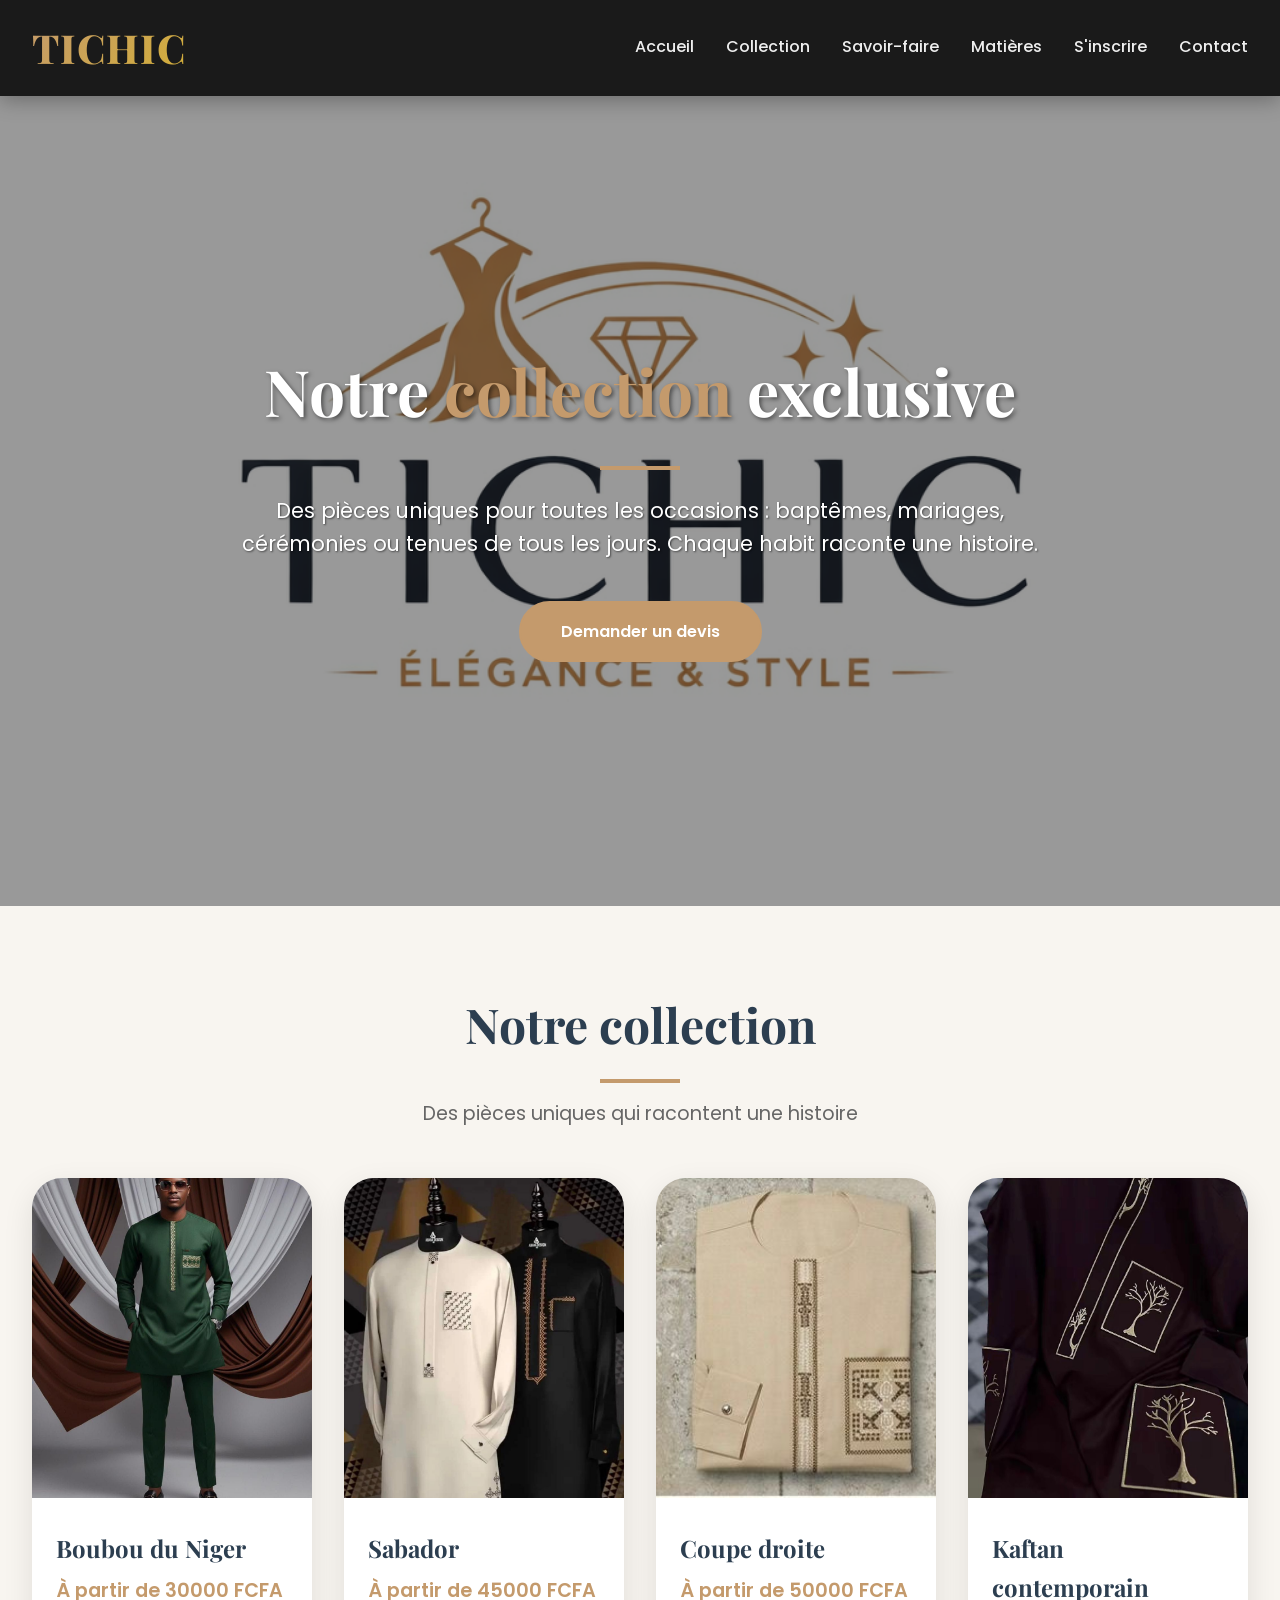
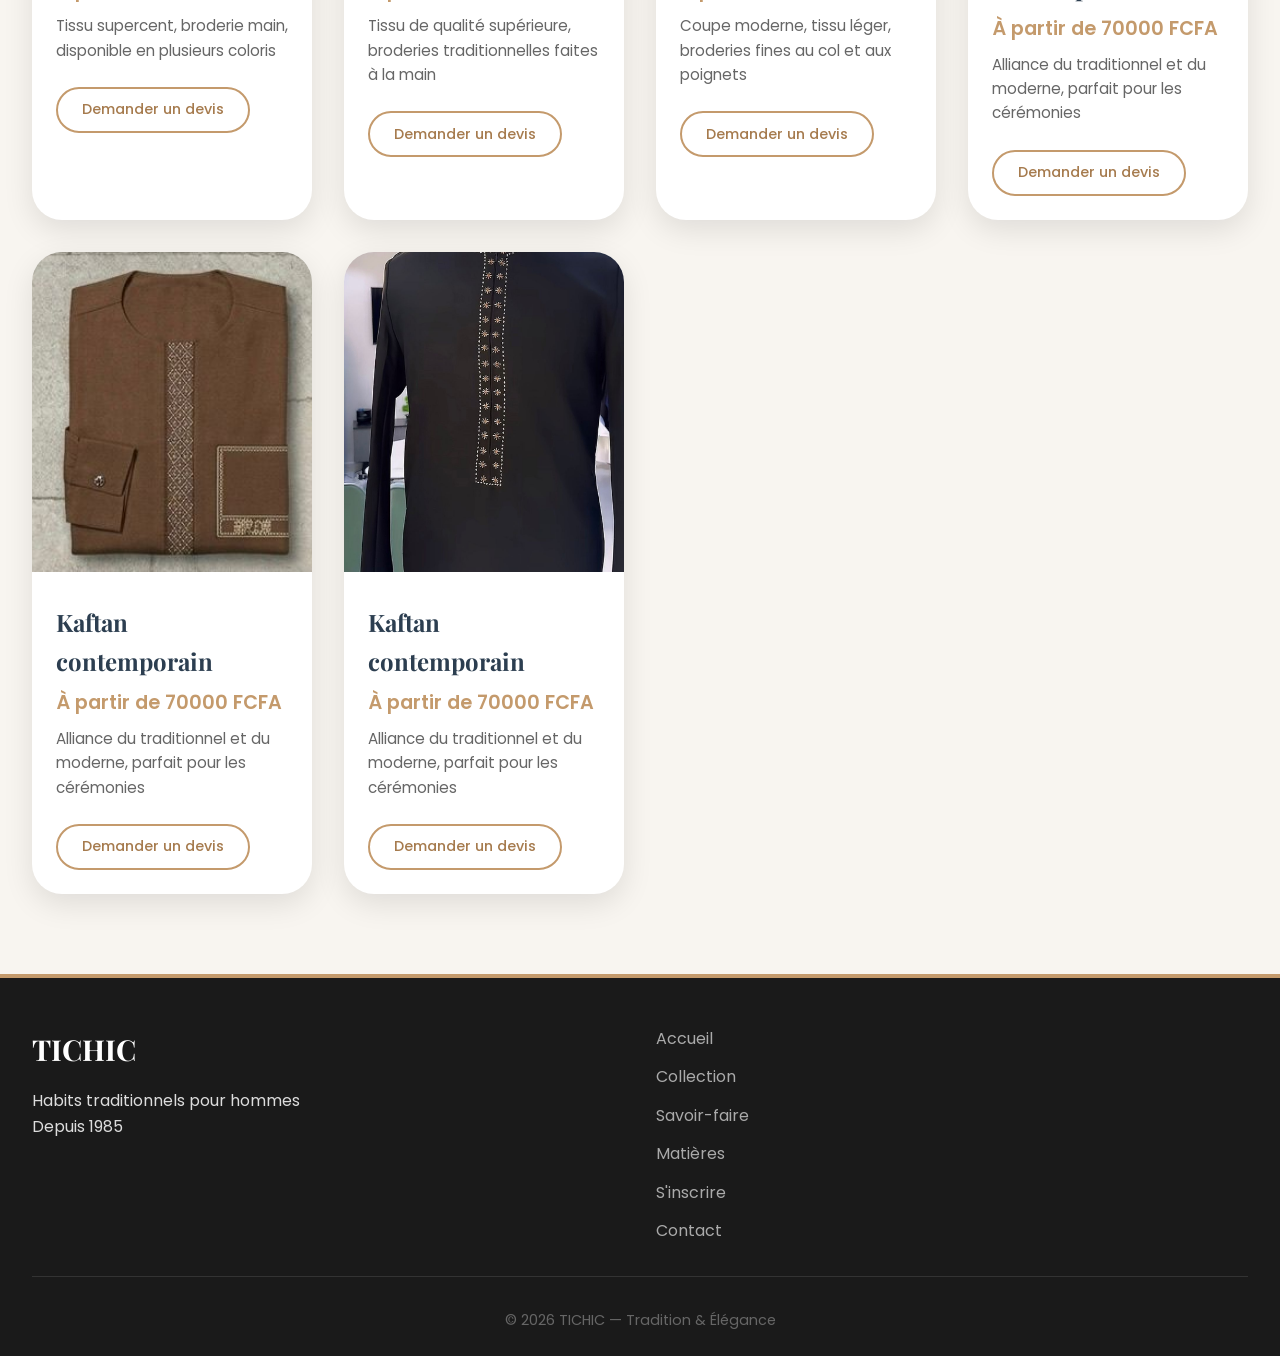
==== collection.html @ 4fe5ffc8 "mycommit" ====
<!DOCTYPE html>
<html lang="fr">
<head>
  <meta charset="UTF-8">
  <meta name="viewport" content="width=device-width, initial-scale=1.0">
  <title>TICHIC - Collection</title>
  <link rel="stylesheet" href="style.css">
  <link rel="preconnect" href="https://fonts.googleapis.com">
  <link rel="preconnect" href="https://fonts.gstatic.com" crossorigin>
  <link href="https://fonts.googleapis.com/css2?family=Playfair+Display:wght@400;600;700&family=Poppins:wght@300;400;500;600&display=swap" rel="stylesheet">
</head>
<body>
  <header>
    <div class="logo">TICHIC</div>
    <nav>
      <a href="index.html">Accueil</a>
      <a href="collection.html">Collection</a>
      <a href="savoir-faire.html">Savoir-faire</a>
      <a href="matieres.html">Matières</a>
      <a href="landing.html">S'inscrire</a>
      <a href="contact.html">Contact</a>
    </nav>
  </header>
    <!-- HERO COLLECTION -->
  <section class="hero">
    <div class="hero-overlay"></div>
    <div class="hero-content">
      <h2>Notre <span class="accent">collection</span> exclusive</h2>
      <p>Des pièces uniques pour toutes les occasions : baptêmes, mariages, cérémonies ou tenues de tous les jours. Chaque habit raconte une histoire.</p>
      <a href="contact.html" class="btn-primary">Demander un devis</a>
    </div>
  </section>

  <section class="collection">
    <h2>Notre collection</h2>
    <p class="section-subtitle">Des pièces uniques qui racontent une histoire</p>
  

    <div class="collection-grid">
      <div class="product-card">
        <img src="image/WhatsApp Image 2026-03-08 at 16.15.51.jpeg" alt="Boubou traditionnel">
        <div class="product-info">
          <h3>Boubou du Niger</h3>
          <p class="product-price">À partir de 30000 FCFA</p>
          <p class="product-desc">Tissu supercent, broderie main, disponible en plusieurs coloris</p>
          <a href="contact.html" class="btn-secondary">Demander un devis</a>
        </div>
      </div>
      
      <div class="product-card">
        <img src="image/WhatsApp Image 2026-03-08 at 16.15.52.jpeg" alt="Grand boubou">
        <div class="product-info">
          <h3>Sabador</h3>
          <p class="product-price">À partir de 45000 FCFA</p>
          <p class="product-desc">Tissu de qualité supérieure, broderies traditionnelles faites à la main</p>
          <a href="contact.html" class="btn-secondary">Demander un devis</a>
        </div>
      </div>
      
      <div class="product-card">
        <img src="image/WhatsApp Image 2026-03-08 at 16..jpeg" alt="Chemise traditionnelle">
        <div class="product-info">
          <h3>Coupe droite</h3>
          <p class="product-price">À partir de 50000 FCFA</p>
          <p class="product-desc">Coupe moderne, tissu léger, broderies fines au col et aux poignets</p>
          <a href="contact.html" class="btn-secondary">Demander un devis</a>
        </div>
      </div>
      
      <div class="product-card">
        <img src="image/WhatsApp Image 2026.jpeg" alt="Kaftan moderne">
        <div class="product-info">
          <h3>Kaftan contemporain</h3>
          <p class="product-price">À partir de 70000 FCFA</p>
          <p class="product-desc">Alliance du traditionnel et du moderne, parfait pour les cérémonies</p>
          <a href="contact.html" class="btn-secondary">Demander un devis</a>
        </div>
        </div>
        <div class="product-card">
         <img src="image/WhatsApp Image 2026-03-08 at 16.15.5.jpeg" alt="Kaftan moderne">
        <div class="product-info">
          <h3>Kaftan contemporain</h3>
          <p class="product-price">À partir de 70000 FCFA</p>
          <p class="product-desc">Alliance du traditionnel et du moderne, parfait pour les cérémonies</p>
          <a href="contact.html" class="btn-secondary">Demander un devis</a>
        </div>  
      </div>

        <div class="product-card">
         <img src="image/WhatsApp Image 2026-03-08 a.jpeg" alt="Kaftan moderne">
        <div class="product-info">
          <h3>Kaftan contemporain</h3>
          <p class="product-price">À partir de 70000 FCFA</p>
          <p class="product-desc">Alliance du traditionnel et du moderne, parfait pour les cérémonies</p>
          <a href="contact.html" class="btn-secondary">Demander un devis</a>  
        </div>
        </div>
  </section>

  <footer>
    <div class="footer-content">
      <div class="footer-info">
        <h4>TICHIC</h4>
        <p>Habits traditionnels pour hommes<br>Depuis 1985</p>
      </div>
      <div class="footer-links">
        <a href="index.html">Accueil</a>
        <a href="collection.html">Collection</a>
        <a href="savoir-faire.html">Savoir-faire</a>
        <a href="matieres.html">Matières</a>
        <a href="landing.html">S'inscrire</a>
        <a href="contact.html">Contact</a>
      </div>
    </div>
    <p class="copyright">© 2026 TICHIC — Tradition & Élégance</p>
  </footer>

  <script src="script.js"></script>
</body>
</html>
---- style.css ----
/* ===== RESET & VARIABLES ===== */
:root {
  --primary: #c49a6c;
  --primary-dark: #a67b4e;
  --secondary: #2c3e50;
  --dark: #1a1a1a;
  --light: #f8f5f0;
  --accent: #d4af37;
  --text: #333333;
  --text-light: #666666;
  --white: #ffffff;
  --shadow: 0 10px 30px rgba(0,0,0,0.1);
  --transition: all 0.3s ease;
}

* {
  margin: 0;
  padding: 0;
  box-sizing: border-box;
}

body {
  font-family: 'Poppins', sans-serif;
  background: var(--light);
  color: var(--text);
  line-height: 1.6;
  scroll-behavior: smooth;
}

h1, h2, h3, h4 {
  font-family: 'Playfair Display', serif;
  font-weight: 700;
}

/* ===== HEADER ===== */
header {
  background: var(--dark);
  color: var(--white);
  padding: 1rem 2rem;
  display: flex;
  flex-wrap: wrap;
  align-items: center;
  justify-content: space-between;
  position: sticky;
  top: 0;
  z-index: 100;
  box-shadow: 0 4px 20px rgba(0,0,0,0.3);
}

.logo {
  font-size: 2.5rem;
  font-weight: 800;
  font-family: 'Playfair Display', serif;
  background: linear-gradient(135deg, var(--primary), var(--accent));
  -webkit-background-clip: text;
  -webkit-text-fill-color: transparent;
  background-clip: text;
  letter-spacing: 1px;
}

nav {
  display: flex;
  gap: 2rem;
}

nav a {
  color: #eee;
  text-decoration: none;
  font-weight: 500;
  font-size: 1rem;
  transition: var(--transition);
  padding: 0.4rem 0;
  border-bottom: 2px solid transparent;
}

nav a:hover {
  color: var(--primary);
  border-bottom-color: var(--primary);
}

/* ===== BOUTONS ===== */
.btn-primary {
  display: inline-block;
  background: var(--primary);
  color: var(--white);
  padding: 1rem 2.5rem;
  border-radius: 50px;
  text-decoration: none;
  font-weight: 600;
  transition: var(--transition);
  border: 2px solid var(--primary);
}

.btn-primary:hover {
  background: transparent;
  color: var(--white);
  border-color: var(--white);
}

.btn-secondary {
  display: inline-block;
  background: transparent;
  color: var(--primary-dark);
  padding: 0.6rem 1.5rem;
  border-radius: 30px;
  text-decoration: none;
  font-weight: 500;
  transition: var(--transition);
  border: 2px solid var(--primary);
  font-size: 0.9rem;
}

.btn-secondary:hover {
  background: var(--primary);
  color: var(--white);
}

/* ===== SECTIONS ===== */
section {
  max-width: 1280px;
  margin: 0 auto;
  padding: 5rem 2rem;
  scroll-margin-top: 5rem;
}

h2 {
  font-size: 3rem;
  font-weight: 700;
  margin-bottom: 1rem;
  color: var(--secondary);
  position: relative;
  text-align: center;
}

h2:after {
  content: '';
  display: block;
  width: 80px;
  height: 4px;
  background: var(--primary);
  margin: 1rem auto;
}

.section-subtitle {
  text-align: center;
  font-size: 1.2rem;
  color: var(--text-light);
  margin-bottom: 3rem;
}

.accent {
  color: var(--primary);
}

/* ===== HERO AVEC VOTRE IMAGE DE FOND ===== */
.hero {
  position: relative;
  /* Utilisation de votre image en base64 */
  background-image: url('image/image.png');
  background-size: cover;
  background-position: center;
  background-repeat: no-repeat;
  min-height: 90vh;
  display: flex;
  align-items: center;
  justify-content: center;
  text-align: center;
  color: var(--white);
  padding: 0 2rem;
  margin: 0;
  max-width: 100%;
  border-radius: 0;
}

.hero-overlay {
  position: absolute;
  top: 0;
  left: 0;
  width: 100%;
  height: 100%;
  background: rgba(0, 0, 0, 0.4);
  z-index: 1;
}

.hero-content {
  position: relative;
  z-index: 2;
  max-width: 800px;
}

.hero-content h2 {
  color: var(--white);
  font-size: 4rem;
  margin-bottom: 1.5rem;
  text-shadow: 2px 2px 4px rgba(0,0,0,0.5);
}

.hero-content h2:after {
  background: var(--primary);
  margin: 1.5rem auto;
}

.hero-content p {
  font-size: 1.3rem;
  margin-bottom: 2.5rem;
  text-shadow: 1px 1px 2px rgba(0,0,0,0.5);
}

/* ===== COLLECTION ===== */
.collection {
  background: var(--light);
}

.collection-grid {
  display: grid;
  grid-template-columns: repeat(auto-fit, minmax(280px, 1fr)); /* CORRIGÉ: 1fr */
  gap: 2rem;
  margin-top: 3rem;
}

.product-card {
  background: var(--white);
  border-radius: 30px;
  overflow: hidden;
  box-shadow: var(--shadow);
  transition: var(--transition);
}

.product-card:hover {
  transform: translateY(-10px);
  box-shadow: 0 20px 40px rgba(196, 154, 108, 0.2);
}

.product-card img {
  width: 100%;
  height: 320px; /* TOUTES LES IMAGES ONT LA MÊME TAILLE */
  object-fit: cover;
  transition: var(--transition);
}

.product-card:hover img {
  transform: scale(1.05);
}

.product-info {
  padding: 1.5rem;
}

.product-info h3 {
  font-size: 1.5rem;
  margin-bottom: 0.5rem;
  color: var(--secondary);
}

.product-price {
  color: var(--primary);
  font-weight: 600;
  font-size: 1.2rem;
  margin-bottom: 0.5rem;
}

.product-desc {
  color: var(--text-light);
  margin-bottom: 1.5rem;
  font-size: 0.95rem;
}

/* ===== FEATURE SECTIONS ===== */
.savoir-faire, .matieres {
  background: var(--white);
  border-radius: 40px;
  padding: 4rem;
  margin: 4rem auto;
  box-shadow: var(--shadow);
}

.feature-container {
  display: flex;
  align-items: center;
  gap: 4rem;
  margin-top: 2rem;
}

.feature-container.reverse {
  flex-direction: row-reverse;
}

.feature-media {
  flex: 1;
  display: flex;
  flex-direction: column;
  gap: 1.5rem;
}

.feature-media img,
.feature-media video {
  width: 100%;
  border-radius: 30px;
  box-shadow: var(--shadow);
  object-fit: cover;
}

.feature-text {
  flex: 1;
}

.feature-text h3 {
  font-size: 2rem;
  margin-bottom: 1.5rem;
  color: var(--secondary);
}

.feature-list {
  list-style: none;
}

.feature-list li {
  padding: 0.8rem 0;
  border-bottom: 1px solid #eee;
  font-size: 1.1rem;
  display: flex;
  align-items: center;
  gap: 1rem;
}

.feature-list li::before {
  content: "✦";
  color: var(--primary);
  font-size: 1.5rem;
  font-weight: bold;
}


/* ===== FORMULAIRES ===== */
.form-container {
  max-width: 600px;
  margin: 3rem auto 0;
  background: var(--white);
  padding: 3rem;
  border-radius: 40px;
  box-shadow: var(--shadow);
}

.form-group {
  margin-bottom: 1.5rem;
  text-align: left;
}

label {
  font-weight: 500;
  display: block;
  margin-bottom: 0.5rem;
  color: var(--secondary);
}

input, textarea, select {
  width: 100%;
  padding: 1rem 1.2rem;
  font-size: 1rem;
  border: 2px solid #e0e0e0;
  border-radius: 30px;
  transition: var(--transition);
  background: #f9f9f9;
  font-family: 'Poppins', sans-serif;
}

textarea {
  border-radius: 20px;
  min-height: 120px;
  resize: vertical;
}

select {
  appearance: none;
  background-image: url("data:image/svg+xml;charset=UTF-8,%3csvg xmlns='http://www.w3.org/2000/svg' viewBox='0 0 24 24' fill='none' stroke='currentColor' stroke-width='2' stroke-linecap='round' stroke-linejoin='round'%3e%3cpolyline points='6 9 12 15 18 9'%3e%3c/polyline%3e%3c/svg%3e");
  background-repeat: no-repeat;
  background-position: right 1rem center;
  background-size: 1em;
}

input:focus, textarea:focus, select:focus {
  border-color: var(--primary);
  outline: none;
  background: var(--white);
  box-shadow: 0 0 0 4px rgba(196, 154, 108, 0.1);
}

button {
  background: var(--primary);
  color: var(--white);
  border: none;
  padding: 1.2rem 2.5rem;
  font-size: 1.2rem;
  font-weight: 600;
  border-radius: 50px;
  cursor: pointer;
  transition: var(--transition);
  width: 100%;
  font-family: 'Poppins', sans-serif;
}

button:hover {
  background: var(--primary-dark);
  transform: translateY(-2px);
  box-shadow: 0 10px 20px rgba(196, 154, 108, 0.3);
}

.feedback-message {
  background: #d4edda;
  padding: 1rem;
  border-radius: 30px;
  margin-top: 1.5rem;
  color: #155724;
  font-weight: 500;
  display: none;
  text-align: center;
}

/* ===== FOOTER ===== */
footer {
  background: var(--dark);
  color: #ddd;
  padding: 3rem 2rem 1.5rem;
  border-top: 4px solid var(--primary);
}

.footer-content {
  max-width: 1280px;
  margin: 0 auto;
  display: grid;
  grid-template-columns: repeat(auto-fit, minmax(250px, 1fr));
  gap: 2rem;
  padding-bottom: 2rem;
  border-bottom: 1px solid #333;
}

.footer-info h4 {
  font-size: 1.8rem;
  color: var(--white);
  margin-bottom: 1rem;
}

.footer-links {
  display: flex;
  flex-direction: column;
  gap: 0.8rem;
}

.footer-links a {
  color: #aaa;
  text-decoration: none;
  transition: var(--transition);
}

.footer-links a:hover {
  color: var(--primary);
  transform: translateX(5px);
}

.footer-social .social-icons {
  display: flex;
  gap: 1rem;
  margin-top: 1rem;
}

.footer-social a {
  color: var(--white);
  text-decoration: none;
  font-size: 1.5rem;
  transition: var(--transition);
}

.footer-social a:hover {
  color: var(--primary);
  transform: translateY(-3px);
}

.cta-block {
  max-width: 1280px;
  margin: 2rem auto;
  text-align: center;
}

.cta-block p {
  font-size: 1.3rem;
  margin-bottom: 1rem;
  color: var(--white);
}

.cta-link {
  background: var(--primary);
  color: var(--white);
  padding: 1rem 3rem;
  border-radius: 50px;
  text-decoration: none;
  font-weight: 600;
  font-size: 1.3rem;
  display: inline-block;
  transition: var(--transition);
  border: 2px solid var(--primary);
}

.cta-link:hover {
  background: transparent;
  color: var(--primary);
  transform: scale(1.05);
}

.copyright {
  text-align: center;
  margin-top: 2rem;
  color: #666;
  font-size: 0.9rem;
}

.hide-cta .cta-block {
  display: none;
}

/* ===== RESPONSIVE ===== */
@media (max-width: 900px) {
  header {
    flex-direction: column;
    gap: 1rem;
  }
  
  nav {
    gap: 1rem;
    flex-wrap: wrap;
    justify-content: center;
  }
  
  .hero-content h2 {
    font-size: 2.8rem;
  }
  
  h2 {
    font-size: 2.5rem;
  }
  
  .feature-container,
  .feature-container.reverse {
    flex-direction: column;
  }
  
  .savoir-faire, .matieres {
    padding: 2rem;
  }
  
  .feature-media {
    width: 100%;
  }
}

@media (max-width: 600px) {
  section {
    padding: 3rem 1rem;
  }
  
  .hero-content h2 {
    font-size: 2.2rem;
  }
  
  .hero-content p {
    font-size: 1.1rem;
  }
  
  .form-container {
    padding: 2rem;
  }
  
  .collection-grid {
    grid-template-columns: 1fr;
  }
}
.story-section {
  overflow: hidden; /* Tout ce qui dépasse sera caché */
}

.story-image-container {
  position: relative; /* Meilleur contrôle */
}
/* ===== VIDÉOS CÔTE À CÔTE ===== */
.videos-side-by-side {
  display: grid;
  grid-template-columns: 1fr 1fr; /* 2 colonnes */
  gap: 2rem;
  margin: 2rem 0;
  max-width: 1000px;
  margin-left: auto;
  margin-right: auto;
}

.video-container {
  background: var(--white);
  border-radius: 30px;
  overflow: hidden;
  box-shadow: var(--shadow);
  width: 100%;
  max-width: 450px;
  margin: 0 auto;
}

.video-container video {
  width: 100%;
  height: auto;
  display: block;
  aspect-ratio: 16/9;
  object-fit: cover;
}

.video-caption {
  padding: 1rem;
  text-align: center;
  font-weight: 500;
  color: var(--secondary);
  background: var(--light);
  font-size: 0.95rem;
}

.video-single {
  display: flex;
  justify-content: center;
  margin: 2rem 0;
}

.video-single .video-container {
  max-width: 500px;
  width: 100%;
}

/* ===== GRILLE DE 4 VIDÉOS (2 lignes de side-by-side) ===== */
.videos-grid {
  display: flex;
  flex-direction: column;
  gap: 2rem;
  margin: 3rem 0;
}

/* Responsive */
@media (max-width: 900px) {
  .videos-side-by-side {
    grid-template-columns: 1fr; 
    gap: 1.5rem;
    max-width: 600px;
  }
  
  .video-container {
    max-width: 100%;
  }
  
  .video-single .video-container {
    max-width: 100%;
  }
}

@media (max-width: 600px) {
  .videos-side-by-side {
    gap: 1.5rem;
  }
  
  .video-caption {
    padding: 0.8rem;
    font-size: 0.9rem;
  }
}
/* ===== SECTION PROCESSUS ===== */
.process-section {
  background: linear-gradient(145deg, #ffffff, #fcf8f3);
  border-radius: 50px;
  padding: 5rem 3rem;
  margin: 5rem auto;
  max-width: 1280px;
  box-shadow: 0 20px 40px rgba(0,0,0,0.05);
  position: relative;
  overflow: hidden;
}

.process-section::before {
  content: '';
  position: absolute;
  top: 0;
  left: 0;
  width: 100%;
  height: 5px;
  background: linear-gradient(90deg, var(--primary), var(--accent), var(--primary));
}

.process-section h2 {
  font-size: 3.2rem;
  margin-bottom: 0.5rem;
  color: var(--secondary);
  text-align: center;
}

.process-section .section-subtitle {
  font-size: 1.2rem;
  color: var(--text-light);
  margin-bottom: 4rem;
  font-style: italic;
  text-align: center;
}

.process-steps {
  display: grid;
  grid-template-columns: repeat(4, 1fr);
  gap: 2rem;
  position: relative;
  z-index: 2;
}

.step {
  background: white;
  padding: 2.5rem 2rem;
  border-radius: 30px;
  box-shadow: 0 15px 30px rgba(196, 154, 108, 0.1);
  transition: all 0.4s ease;
  position: relative;
  text-align: center;
  border: 1px solid rgba(196, 154, 108, 0.1);
  backdrop-filter: blur(5px);
}

.step:hover {
  transform: translateY(-10px);
  box-shadow: 0 25px 40px rgba(196, 154, 108, 0.2);
  border-color: var(--primary);
}

.step-icon {
  font-size: 3rem;
  margin-bottom: 1rem;
  filter: drop-shadow(0 5px 10px rgba(196, 154, 108, 0.3));
}

.step-number {
  font-size: 1rem;
  font-weight: 600;
  color: var(--primary);
  background: rgba(196, 154, 108, 0.1);
  display: inline-block;
  padding: 0.3rem 1rem;
  border-radius: 50px;
  margin-bottom: 1rem;
  letter-spacing: 1px;
}

.step h3 {
  font-size: 1.4rem;
  margin-bottom: 1rem;
  color: var(--secondary);
  font-weight: 600;
  position: relative;
  padding-bottom: 1rem;
}

.step h3::after {
  content: '';
  position: absolute;
  bottom: 0;
  left: 50%;
  transform: translateX(-50%);
  width: 50px;
  height: 2px;
  background: var(--primary);
  border-radius: 2px;
}

.step p {
  color: var(--text-light);
  line-height: 1.7;
  font-size: 0.95rem;
  margin-top: 1rem;
}

.step-line {
  width: 0;
  height: 2px;
  background: var(--primary);
  position: absolute;
  bottom: 0;
  left: 50%;
  transition: all 0.4s ease;
}

.step:hover .step-line {
  width: 100%;
  left: 0;
}

/* ===== RESPONSIVE ===== */
@media (max-width: 900px) {
  .process-section {
    padding: 4rem 2rem;
  }
  
  .process-steps {
    grid-template-columns: repeat(2, 1fr);
    gap: 1.5rem;
  }
  
  .process-section h2 {
    font-size: 2.5rem;
  }
}

@media (max-width: 600px) {
  .process-section {
    padding: 3rem 1.5rem;
  }
  
  .process-steps {
    grid-template-columns: 1fr;
  }
  
  .step {
    padding: 2rem;
  }
  
  .step-icon {
    font-size: 2.5rem;
  }
  
  .process-section h2 {
    font-size: 2rem;
  }
  
  .step h3 {
    font-size: 1.3rem;
  }
}
/* ===== PAGE MATIÈRES ===== */
.matieres-grid {
  display: grid;
  grid-template-columns: repeat(3, 1fr); /* 3 colonnes */
  gap: 2rem;
  margin: 3rem 0;
}

.matiere-card {
  background: var(--white);
  border-radius: 30px;
  overflow: hidden;
  box-shadow: var(--shadow);
  transition: var(--transition);
  height: 100%;
  display: flex;
  flex-direction: column;
}

.matiere-card:hover {
  transform: translateY(-10px);
  box-shadow: 0 20px 40px rgba(196, 154, 108, 0.2);
}

.matiere-card img {
  width: 100%;
  height: 280px;
  object-fit: cover;
  transition: var(--transition);
}

.matiere-card:hover img {
  transform: scale(1.05);
}

.matiere-card h3 {
  font-size: 1.5rem;
  margin: 1.5rem 1.5rem 0.5rem;
  color: var(--secondary);
}

.matiere-card p {
  padding: 0 1.5rem 1.5rem;
  color: var(--text-light);
  line-height: 1.6;
  flex-grow: 1;
}

/* Responsive pour matieres-grid */
@media (max-width: 900px) {
  .matieres-grid {
    grid-template-columns: repeat(2, 1fr); /* 2 colonnes sur tablette */
  }
}

@media (max-width: 600px) {
  .matieres-grid {
    grid-template-columns: 1fr; /* 1 colonne sur mobile */
  }
  
  .matiere-card img {
    height: 250px;
  }
}
/* ===== LANDING PAGE ===== */
.landing {
  background: var(--white);
  border-radius: 40px;
  padding: 4rem;
  margin: 4rem auto;
  max-width: 1280px;
  box-shadow: var(--shadow);
}

.landing h2 {
  margin-bottom: 0.5rem;
}

.landing .section-subtitle {
  margin-bottom: 3rem;
}

/* ===== CONTACT PAGE ===== */
.contact {
  background: var(--white);
  border-radius: 40px;
  padding: 4rem;
  margin: 4rem auto;
  max-width: 1280px;
  box-shadow: var(--shadow);
}

.contact h2 {
  margin-bottom: 0.5rem;
}

.contact .section-subtitle {
  margin-bottom: 3rem;
}
.landing h2,
.contact h2 {
  margin-bottom: 0;
}

.landing .section-subtitle,
.contact .section-subtitle {
  margin-top: 0; 
  margin-bottom: 3rem; 
}
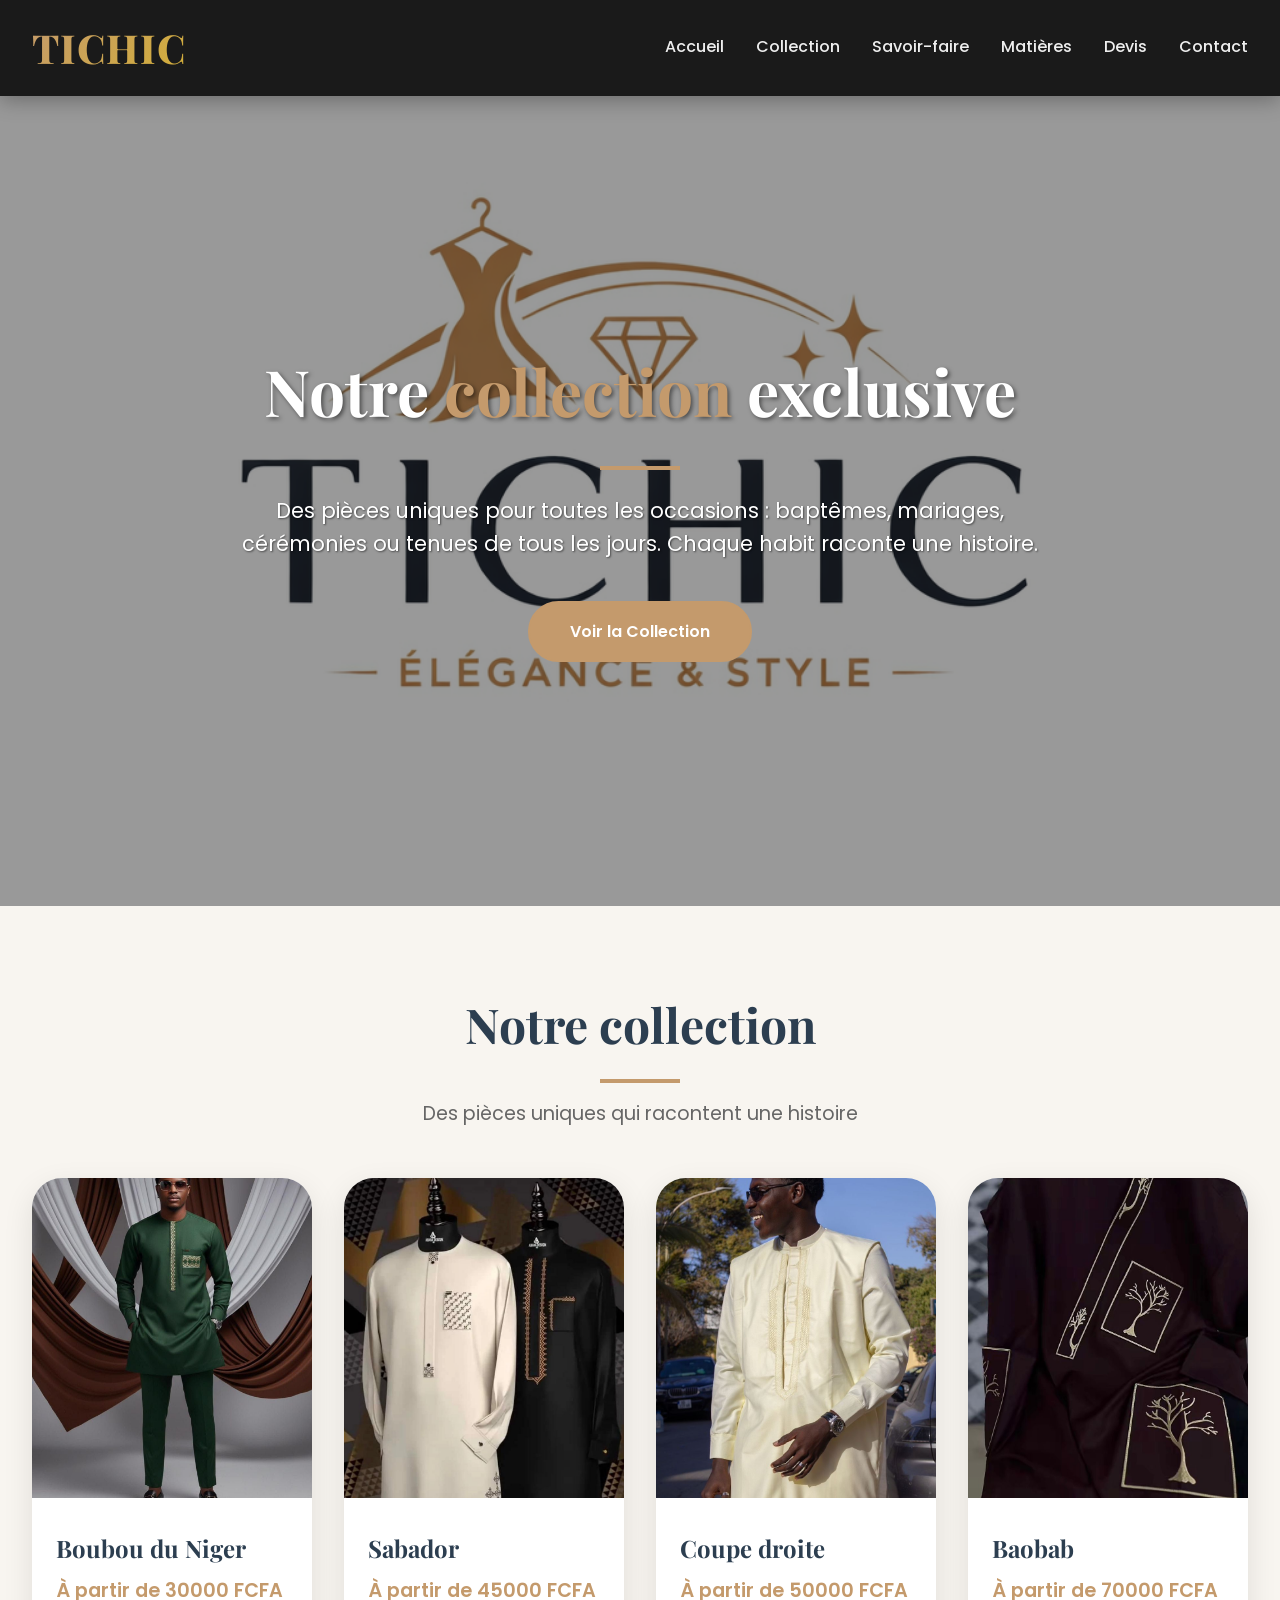
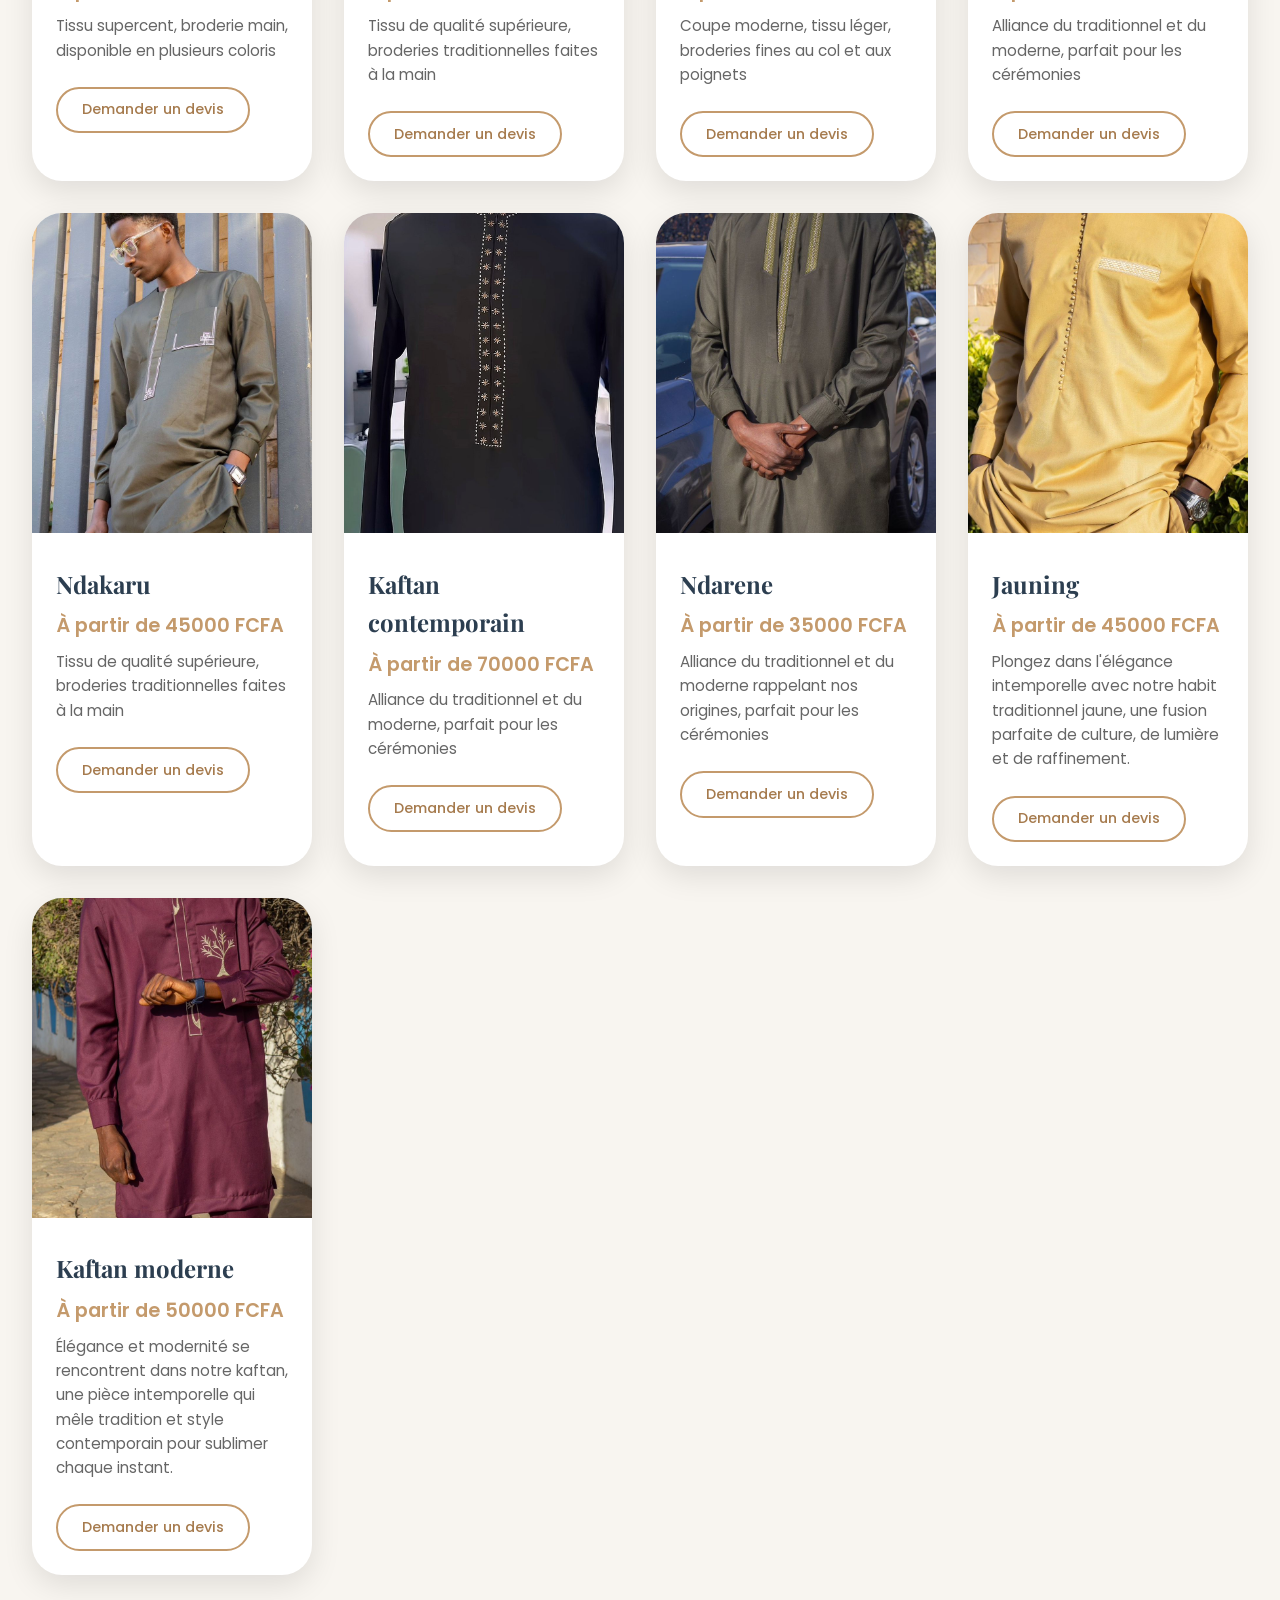
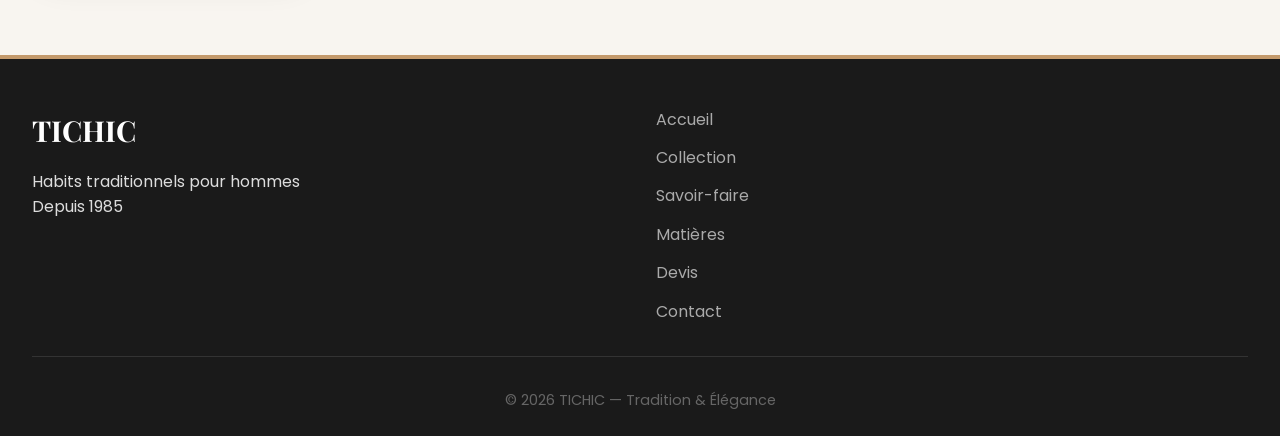
==== commit c8ddad91: "mysecondcommit" ====
--- a/collection.html
+++ b/collection.html
@@ -17,7 +17,7 @@
       <a href="collection.html">Collection</a>
       <a href="savoir-faire.html">Savoir-faire</a>
       <a href="matieres.html">Matières</a>
-      <a href="landing.html">S'inscrire</a>
+      <a href="landing.html">Devis</a>
       <a href="contact.html">Contact</a>
     </nav>
   </header>
@@ -27,7 +27,7 @@
     <div class="hero-content">
       <h2>Notre <span class="accent">collection</span> exclusive</h2>
       <p>Des pièces uniques pour toutes les occasions : baptêmes, mariages, cérémonies ou tenues de tous les jours. Chaque habit raconte une histoire.</p>
-      <a href="contact.html" class="btn-primary">Demander un devis</a>
+      <a href="collection.html" class="btn-primary">Voir la Collection</a>
     </div>
   </section>
 
@@ -43,46 +43,47 @@
           <h3>Boubou du Niger</h3>
           <p class="product-price">À partir de 30000 FCFA</p>
           <p class="product-desc">Tissu supercent, broderie main, disponible en plusieurs coloris</p>
-          <a href="contact.html" class="btn-secondary">Demander un devis</a>
+          <a href="landing.html" class="btn-secondary">Demander un devis</a>
         </div>
       </div>
       
       <div class="product-card">
-        <img src="image/WhatsApp Image 2026-03-08 at 16.15.52.jpeg" alt="Grand boubou">
+        <img src="image/WhatsApp Image 2026-03-08 at 16.15.52.jpeg" alt="Sabador">
         <div class="product-info">
           <h3>Sabador</h3>
           <p class="product-price">À partir de 45000 FCFA</p>
           <p class="product-desc">Tissu de qualité supérieure, broderies traditionnelles faites à la main</p>
-          <a href="contact.html" class="btn-secondary">Demander un devis</a>
+          <a href="landing.html" class="btn-secondary">Demander un devis</a>
         </div>
       </div>
       
       <div class="product-card">
-        <img src="image/WhatsApp Image 2026-03-08 at 16..jpeg" alt="Chemise traditionnelle">
+        <img src="image/WhatsApp Image 2026-03-13 at 17.51.15.jpeg" alt="Coupe droite">
         <div class="product-info">
           <h3>Coupe droite</h3>
           <p class="product-price">À partir de 50000 FCFA</p>
           <p class="product-desc">Coupe moderne, tissu léger, broderies fines au col et aux poignets</p>
-          <a href="contact.html" class="btn-secondary">Demander un devis</a>
+          <a href="landing.html" class="btn-secondary">Demander un devis</a>
         </div>
       </div>
       
       <div class="product-card">
-        <img src="image/WhatsApp Image 2026.jpeg" alt="Kaftan moderne">
+        <img src="image/WhatsApp Image 2026.jpeg" alt="Baobab">
         <div class="product-info">
-          <h3>Kaftan contemporain</h3>
+          <h3>Baobab</h3>
           <p class="product-price">À partir de 70000 FCFA</p>
           <p class="product-desc">Alliance du traditionnel et du moderne, parfait pour les cérémonies</p>
-          <a href="contact.html" class="btn-secondary">Demander un devis</a>
+          <a href="landing.html" class="btn-secondary">Demander un devis</a>
         </div>
         </div>
-        <div class="product-card">
-         <img src="image/WhatsApp Image 2026-03-08 at 16.15.5.jpeg" alt="Kaftan moderne">
+
+      <div class="product-card">
+         <img src="image/WhatsApp Image 2026-03-13 at 17.51.17.jpeg" alt="Ndakaru">
         <div class="product-info">
-          <h3>Kaftan contemporain</h3>
-          <p class="product-price">À partir de 70000 FCFA</p>
-          <p class="product-desc">Alliance du traditionnel et du moderne, parfait pour les cérémonies</p>
-          <a href="contact.html" class="btn-secondary">Demander un devis</a>
+          <h3>Ndakaru</h3>
+          <p class="product-price">À partir de 45000 FCFA</p>
+          <p class="product-desc">Tissu de qualité supérieure, broderies traditionnelles faites à la main</p>
+          <a href="landing.html" class="btn-secondary">Demander un devis</a>
         </div>  
       </div>
 
@@ -95,6 +96,37 @@
           <a href="contact.html" class="btn-secondary">Demander un devis</a>  
         </div>
         </div>
+        
+      <div class="product-card">
+         <img src="image/WhatsApp Image 2026-03-13 at 17.51.1.jpeg" alt="Ndarene">
+        <div class="product-info">
+          <h3>Ndarene</h3>
+          <p class="product-price">À partir de 35000 FCFA</p>
+          <p class="product-desc">Alliance du traditionnel et du moderne rappelant nos origines, parfait pour les cérémonies</p>
+          <a href="landing.html" class="btn-secondary">Demander un devis</a>  
+        </div>
+        </div>
+        
+      <div class="product-card">
+         <img src="image/WhatsApp Image 2026-03-13 at 17.51..jpeg" alt="Jauning">
+        <div class="product-info">
+          <h3>Jauning</h3>
+          <p class="product-price">À partir de 45000 FCFA</p>
+          <p class="product-desc">Plongez dans l'élégance intemporelle avec notre habit traditionnel jaune, une fusion parfaite de culture, de lumière et de raffinement.</p>
+          <a href="landing.html" class="btn-secondary">Demander un devis</a>  
+        </div>
+        </div>
+        
+      <div class="product-card">
+         <img src="image/WhatsApp Image 2026-03-13 at 17.51.jpeg" alt="Kaftan moderne">
+        <div class="product-info">
+          <h3>Kaftan moderne</h3>
+          <p class="product-price">À partir de 50000 FCFA</p>
+          <p class="product-desc">Élégance et modernité se rencontrent dans notre kaftan, une pièce intemporelle qui mêle tradition et style contemporain pour sublimer chaque instant.</p>
+          <a href="landing.html" class="btn-secondary">Demander un devis</a>  
+        </div>
+        </div>
+        
   </section>
 
   <footer>
@@ -108,7 +140,7 @@
         <a href="collection.html">Collection</a>
         <a href="savoir-faire.html">Savoir-faire</a>
         <a href="matieres.html">Matières</a>
-        <a href="landing.html">S'inscrire</a>
+        <a href="landing.html">Devis</a>
         <a href="contact.html">Contact</a>
       </div>
     </div>
